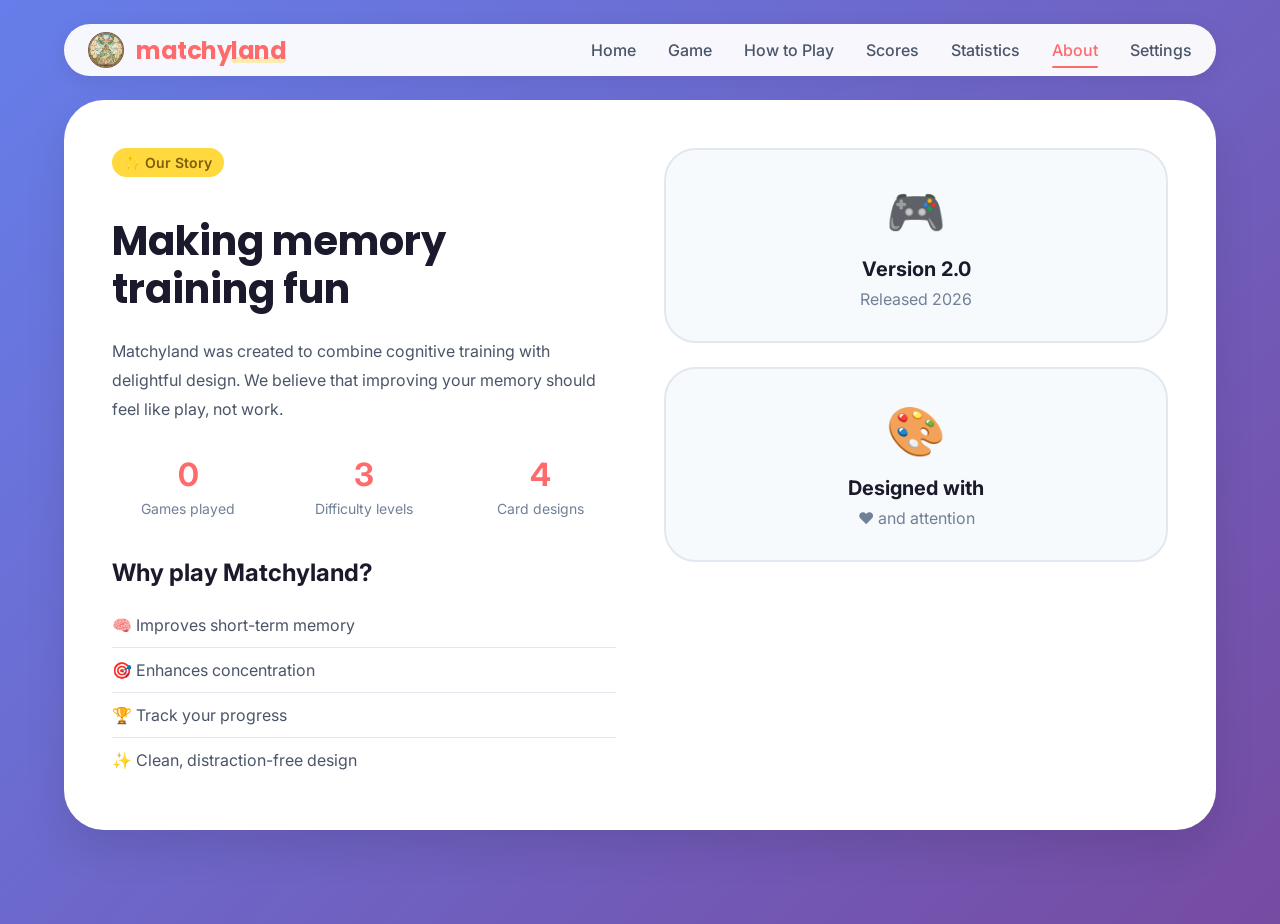
==== about.html @ cbb8f332 "Add files via upload" ====
<!DOCTYPE html>
<html lang="en">
<head>
    <meta charset="UTF-8">
    <meta name="viewport" content="width=device-width, initial-scale=1.0, user-scalable=yes">
    <title>Matchyland · About</title>
    <link rel="icon" href="Matchyland_Logo.png">
    <link rel="stylesheet" href="style.css">
</head>
<body>
    <div class="app">
        <!-- Navigation -->
        <nav class="nav">
            <div class="nav-container">
                <a href="index.html" class="logo">
                    <img src="Matchyland_Logo.png" alt="Matchyland Logo" class="logo-img">
                    <span class="logo-text">matchy<span class="highlight">land</span></span>
                </a>
                <button class="mobile-menu-btn" id="mobileMenuBtn" aria-label="Menu">☰</button>
                <div class="nav-links" id="navLinks">
                    <a href="index.html" class="nav-link">Home</a>
                    <a href="game.html" class="nav-link">Game</a>
                    <a href="howto.html" class="nav-link">How to Play</a>
                    <a href="scores.html" class="nav-link">Scores</a>
                    <a href="stats.html" class="nav-link">Statistics</a>
                    <a href="about.html" class="nav-link active">About</a>
                    <a href="settings.html" class="nav-link">Settings</a>
                </div>
            </div>
        </nav>

        <!-- About Content -->
        <main class="main">
            <div class="about-grid">
                <div class="about-content">
                    <span class="badge">✨ Our Story</span>
                    <h1 class="about-title">Making memory training fun</h1>
                    <p class="about-text">
                        Matchyland was created to combine cognitive training with 
                        delightful design. We believe that improving your memory 
                        should feel like play, not work.
                    </p>
                    
                    <div class="stats-mini-grid">
                        <div class="mini-stat">
                            <span class="mini-stat-value" id="gamesPlayed">0</span>
                            <span class="mini-stat-label">Games played</span>
                        </div>
                        <div class="mini-stat">
                            <span class="mini-stat-value">3</span>
                            <span class="mini-stat-label">Difficulty levels</span>
                        </div>
                        <div class="mini-stat">
                            <span class="mini-stat-value">4</span>
                            <span class="mini-stat-label">Card designs</span>
                        </div>
                    </div>

                    <h2 class="about-subtitle">Why play Matchyland?</h2>
                    <ul class="about-list">
                        <li class="about-list-item">🧠 Improves short-term memory</li>
                        <li class="about-list-item">🎯 Enhances concentration</li>
                        <li class="about-list-item">🏆 Track your progress</li>
                        <li class="about-list-item">✨ Clean, distraction-free design</li>
                    </ul>
                </div>

                <div class="about-illustration">
                    <div class="illustration-card">
                        <div class="illustration-icon">🎮</div>
                        <h3>Version 2.0</h3>
                        <p>Released 2026</p>
                    </div>
                    <div class="illustration-card">
                        <div class="illustration-icon">🎨</div>
                        <h3>Designed with</h3>
                        <p>♥ and attention</p>
                    </div>
                </div>
            </div>
        </main>
    </div>

    <script src="shared.js"></script>
    <script>
        // Count total games played from localStorage
        function updateGameStats() {
            const scores = localStorage.getItem('matchylandScores');
            if (scores) {
                const allScores = JSON.parse(scores);
                let totalGames = 0;
                totalGames += allScores.easy?.length || 0;
                totalGames += allScores.medium?.length || 0;
                totalGames += allScores.hard?.length || 0;
                
                const gamesPlayedSpan = document.getElementById('gamesPlayed');
                if (gamesPlayedSpan) {
                    gamesPlayedSpan.textContent = totalGames;
                }
            }
        }
        updateGameStats();
    </script>


</body>
</html>
---- style.css ----
/* ===== PROFESSIONAL PLAYFUL THEME ===== */
/* Colors: Coral (#FF6B6B), Sunshine (#FFD93D), Mint (#6BCB77) */

@import url('https://fonts.googleapis.com/css2?family=Inter:wght@400;500;600;700&family=Poppins:wght@500;600;700&display=swap');

/* ===== RESET ===== */
* {
    margin: 0;
    padding: 0;
    box-sizing: border-box;
}

body {
    font-family: 'Inter', sans-serif;
    background: linear-gradient(135deg, #667eea 0%, #764ba2 100%);
    min-height: 100vh;
    color: #1a1a2c;
    transition: background 0.3s ease, color 0.3s ease;
}

.app {
    max-width: 1200px;
    margin: 0 auto;
    padding: 0 24px;
}

/* ===== NAVIGATION ===== */
.nav {
    background: rgba(255, 255, 255, 0.95);
    backdrop-filter: blur(10px);
    border-radius: 100px;
    margin: 24px 0;
    padding: 8px 24px;
    box-shadow: 0 4px 20px rgba(0, 0, 0, 0.08);
    transition: background 0.3s ease;
    position: relative;
    z-index: 100;
}

.nav-container {
    display: flex;
    justify-content: space-between;
    align-items: center;
    position: relative;
}

.logo {
    display: flex;
    align-items: center;
    gap: 12px;
    text-decoration: none;
    font-family: 'Poppins', sans-serif;
    font-weight: 700;
    font-size: 1.5rem;
    letter-spacing: -0.5px;
    transition: transform 0.2s ease;
}

.logo:hover {
    transform: scale(1.02);
}

.logo-img {
    width: 36px;
    height: 36px;
    object-fit: contain;
    border-radius: 10px;
    transition: all 0.2s ease;
}

.logo:hover .logo-img {
    transform: rotate(5deg);
}

.logo-text {
    color: #FF6B6B;
}

.logo-text .highlight {
    color: #FF6B6B;
    position: relative;
}

.logo-text .highlight::after {
    content: '';
    position: absolute;
    bottom: 4px;
    left: 0;
    width: 100%;
    height: 6px;
    background: #FFD93D;
    opacity: 0.4;
    z-index: -1;
    border-radius: 6px;
}

/* Mobile responsive logo */
@media (max-width: 768px) {
    .logo-img {
        width: 30px;
        height: 30px;
    }
    
    .logo-text {
        font-size: 1.25rem;
    }
}

/* Dark mode logo adjustments */
body.dark-mode .logo-text {
    color: #FF8E8E;
}

/* High contrast mode */
body.high-contrast .logo-img {
    border: 2px solid black;
}

/* ===== HAMBURGER MENU BUTTON STYLES ===== */
.mobile-menu-btn {
    display: none;
    background: none;
    border: none;
    font-size: 1.75rem;
    cursor: pointer;
    color: #4a5568;
    padding: 8px;
    border-radius: 12px;
    transition: all 0.3s ease;
    position: relative;
    width: 48px;
    height: 48px;
    z-index: 1001;
    font-weight: 600;
}

.mobile-menu-btn:hover {
    background: #f7fafc;
    transform: scale(1.05);
}

.mobile-menu-btn.active {
    transform: rotate(90deg);
    color: #FF6B6B;
}

/* Navigation Links - Desktop */
.nav-links {
    display: flex;
    gap: 32px;
    transition: all 0.3s ease;
}

.nav-link {
    color: #4a5568;
    text-decoration: none;
    font-weight: 500;
    padding: 8px 0;
    position: relative;
    transition: color 0.2s;
}

.nav-link:hover {
    color: #FF6B6B;
}

.nav-link.active {
    color: #FF6B6B;
}

.nav-link.active::after {
    content: '';
    position: absolute;
    bottom: 0;
    left: 0;
    width: 100%;
    height: 2px;
    background: #FF6B6B;
    border-radius: 2px;
}

/* ===== MAIN CONTENT ===== */
.main {
    background: white;
    border-radius: 40px;
    padding: 48px;
    margin: 24px 0;
    box-shadow: 0 20px 40px rgba(0, 0, 0, 0.1);
    min-height: 600px;
    transition: background 0.3s ease, color 0.3s ease;
}

/* ===== BUTTONS ===== */
.btn {
    display: inline-flex;
    align-items: center;
    gap: 8px;
    padding: 12px 24px;
    border-radius: 60px;
    font-weight: 600;
    text-decoration: none;
    transition: all 0.2s;
    border: none;
    cursor: pointer;
    font-size: 1rem;
}

.btn-primary {
    background: #FF6B6B;
    color: white;
    box-shadow: 0 4px 0 #D64141;
}

.btn-primary:hover {
    transform: translateY(-2px);
    box-shadow: 0 6px 0 #D64141;
}

.btn-primary:active {
    transform: translateY(4px);
    box-shadow: 0 2px 0 #D64141;
}

.btn-secondary {
    background: white;
    color: #4a5568;
    border: 2px solid #e2e8f0;
    box-shadow: 0 4px 0 #cbd5e0;
}

.btn-secondary:hover {
    transform: translateY(-2px);
    box-shadow: 0 6px 0 #cbd5e0;
}

.btn-secondary:active {
    transform: translateY(4px);
    box-shadow: 0 2px 0 #cbd5e0;
}

.btn-large {
    font-size: 1.25rem;
    padding: 16px 40px;
}

.btn-small {
    padding: 8px 16px;
    font-size: 0.875rem;
}

/* ===== HOME PAGE ===== */
.home-content {
    max-width: 600px;
    margin: 0 auto;
    text-align: center;
}

.badge {
    display: inline-block;
    background: #FFD93D;
    color: #7d5e0a;
    padding: 6px 12px;
    border-radius: 40px;
    font-weight: 600;
    font-size: 0.875rem;
    margin-bottom: 24px;
}

.home-title {
    font-family: 'Poppins', sans-serif;
    font-size: 4rem;
    color: #1a1a2c;
    margin-bottom: 16px;
    line-height: 1.1;
}

.highlight {
    color: #FF6B6B;
    position: relative;
}

.highlight::after {
    content: '';
    position: absolute;
    bottom: 8px;
    left: 0;
    width: 100%;
    height: 12px;
    background: #FFD93D;
    opacity: 0.3;
    z-index: -1;
    border-radius: 12px;
}

.home-subtitle {
    font-size: 1.25rem;
    color: #4a5568;
    margin-bottom: 48px;
}

.feature-grid {
    display: flex;
    justify-content: center;
    gap: 32px;
    margin-bottom: 48px;
    flex-wrap: wrap;
}

.feature-item {
    display: flex;
    flex-direction: column;
    align-items: center;
    gap: 8px;
}

.feature-emoji {
    font-size: 2rem;
}

.feature-text {
    font-weight: 500;
    color: #4a5568;
}

.preview-cards {
    display: flex;
    justify-content: center;
    gap: 16px;
    margin-top: 48px;
    flex-wrap: wrap;
}

.preview-card {
    width: 64px;
    height: 64px;
    background: linear-gradient(135deg, #FF6B6B, #FF8E8E);
    border-radius: 20px;
    display: flex;
    align-items: center;
    justify-content: center;
    font-size: 2rem;
    color: white;
    animation: float 3s ease-in-out infinite;
}

.preview-card:nth-child(2) { animation-delay: 0.2s; }
.preview-card:nth-child(3) { animation-delay: 0.4s; }
.preview-card:nth-child(4) { animation-delay: 0.6s; }

@keyframes float {
    0%, 100% { transform: translateY(0); }
    50% { transform: translateY(-10px); }
}

/* ===== GAME PAGE ===== */
.game-header {
    display: flex;
    justify-content: space-between;
    align-items: center;
    margin-bottom: 32px;
    flex-wrap: wrap;
    gap: 16px;
}

.difficulty-selector {
    display: flex;
    gap: 12px;
    background: #f7fafc;
    padding: 6px;
    border-radius: 60px;
    flex-wrap: wrap;
    justify-content: center;
}

.difficulty-btn {
    padding: 10px 24px;
    border: none;
    border-radius: 40px;
    font-weight: 600;
    cursor: pointer;
    background: transparent;
    color: #4a5568;
    transition: all 0.2s;
}

.difficulty-btn.active {
    background: white;
    color: #FF6B6B;
    box-shadow: 0 2px 8px rgba(0,0,0,0.05);
}

.icon-btn {
    width: 48px;
    height: 48px;
    border-radius: 50%;
    border: none;
    background: #f7fafc;
    cursor: pointer;
    font-size: 1.25rem;
    transition: all 0.2s;
}

.icon-btn:hover {
    background: #edf2f7;
    transform: scale(1.05);
}

.stats-bar {
    display: flex;
    align-items: center;
    gap: 48px;
    background: #f7fafc;
    padding: 16px 32px;
    border-radius: 60px;
    margin-bottom: 40px;
    flex-wrap: wrap;
    justify-content: center;
}

.stat {
    display: flex;
    align-items: baseline;
    gap: 8px;
}

.stat-label {
    color: #718096;
    font-weight: 500;
}

.stat-value {
    font-weight: 700;
    font-size: 1.5rem;
    color: #1a1a2c;
}

/* Game Board Container */
.board {
    display: grid;
    gap: 12px;
    margin: 40px auto;
    width: fit-content;
    max-width: 100%;
}

/* Difficulty grid layouts */
.board.easy {
    grid-template-columns: repeat(4, 1fr);
}

.board.medium {
    grid-template-columns: repeat(4, 1fr);
}

.board.hard {
    grid-template-columns: repeat(6, 1fr);
}

/* Card Size Variations - Desktop */
.board[data-card-size="small"] .card {
    width: 80px;
    height: 96px;
}

.board[data-card-size="medium"] .card,
.board:not([data-card-size]) .card {
    width: 100px;
    height: 120px;
}

.board[data-card-size="large"] .card {
    width: 120px;
    height: 144px;
}

/* Card styles */
.card {
    background: linear-gradient(135deg, #f7fafc, #edf2f7);
    border-radius: 16px;
    border: 2px solid #e2e8f0;
    display: flex;
    align-items: center;
    justify-content: center;
    font-size: 2rem;
    cursor: pointer;
    transition: all 0.3s;
    position: relative;
    box-shadow: 0 4px 0 #cbd5e0;
    transform-style: preserve-3d;
    aspect-ratio: 5 / 6;
}

.card:hover {
    transform: translateY(-2px);
    box-shadow: 0 6px 0 #cbd5e0;
}

.card.flipped {
    transform: rotateY(180deg);
    background: white;
    border-color: #FF6B6B;
}

.card.matched {
    background: #6BCB77;
    border-color: #449d4f;
    cursor: default;
    animation: pulse 0.5s;
    transform: scale(0.98);
}

.card.matched::after {
    content: attr(data-icon);
    font-size: 2rem;
}

.card::after {
    content: "?";
    font-size: 2rem;
    color: #cbd5e0;
    font-weight: 700;
    transition: all 0.3s;
}

.card.flipped::after {
    content: attr(data-icon);
    color: #FF6B6B;
}

/* ===== MOBILE RESPONSIVE ===== */
@media (max-width: 768px) {
    .board {
        gap: 10px;
        margin: 30px auto;
    }
    
    /* Card sizes for mobile */
    .board[data-card-size="small"] .card {
        width: 65px;
        height: 78px;
        font-size: 1.5rem;
    }
    
    .board[data-card-size="medium"] .card,
    .board:not([data-card-size]) .card {
        width: 75px;
        height: 90px;
        font-size: 1.5rem;
    }
    
    .board[data-card-size="large"] .card {
        width: 85px;
        height: 102px;
        font-size: 1.75rem;
    }
    
    /* For Hard mode - enable horizontal scroll if needed */
    .board.hard {
        overflow-x: auto;
        justify-content: flex-start;
        width: 100%;
    }
    
    /* For Easy and Medium - keep centered */
    .board.easy, .board.medium {
        overflow-x: visible;
        justify-content: center;
    }
    
    .card {
        border-radius: 12px;
    }
    
    .card::after,
    .card.flipped::after {
        font-size: 1.25rem;
    }
    
    .card.matched::after {
        font-size: 1.25rem;
    }
}

@media (max-width: 640px) {
    .board {
        gap: 8px;
    }
    
    .board[data-card-size="small"] .card {
        width: 58px;
        height: 70px;
    }
    
    .board[data-card-size="medium"] .card,
    .board:not([data-card-size]) .card {
        width: 65px;
        height: 78px;
    }
    
    .board[data-card-size="large"] .card {
        width: 75px;
        height: 90px;
    }
}

@media (max-width: 550px) {
    .board[data-card-size="small"] .card {
        width: 52px;
        height: 62px;
    }
    
    .board[data-card-size="medium"] .card,
    .board:not([data-card-size]) .card {
        width: 58px;
        height: 70px;
    }
    
    .board[data-card-size="large"] .card {
        width: 65px;
        height: 78px;
    }
}

@media (max-width: 480px) {
    .board {
        gap: 6px;
    }
    
    .board[data-card-size="small"] .card {
        width: 48px;
        height: 58px;
    }
    
    .board[data-card-size="medium"] .card,
    .board:not([data-card-size]) .card {
        width: 52px;
        height: 62px;
        font-size: 1.25rem;
    }
    
    .board[data-card-size="large"] .card {
        width: 58px;
        height: 70px;
    }
    
    .card {
        border-radius: 10px;
    }
    
    .card::after,
    .card.flipped::after,
    .card.matched::after {
        font-size: 1rem;
    }
}

@media (max-width: 420px) {
    .board[data-card-size="medium"] .card,
    .board:not([data-card-size]) .card {
        width: 48px;
        height: 58px;
    }
    
    .board[data-card-size="large"] .card {
        width: 52px;
        height: 62px;
    }
}

/* Tablet Styles */
@media (min-width: 769px) and (max-width: 1024px) {
    .board[data-card-size="small"] .card {
        width: 70px;
        height: 84px;
    }
    
    .board[data-card-size="medium"] .card,
    .board:not([data-card-size]) .card {
        width: 85px;
        height: 102px;
    }
    
    .board[data-card-size="large"] .card {
        width: 100px;
        height: 120px;
    }
    
    /* Only Hard mode might need scroll on tablet */
    .board.hard {
        overflow-x: auto;
        width: 100%;
    }
    
    .board.easy, .board.medium {
        width: fit-content;
        margin: 0 auto;
    }
}


.card:hover {
    transform: translateY(-2px);
    box-shadow: 0 6px 0 #cbd5e0;
}

.card.flipped {
    transform: rotateY(180deg);
    background: white;
    border-color: #FF6B6B;
}

.card.matched {
    background: #6BCB77;
    border-color: #449d4f;
    cursor: default;
    animation: pulse 0.5s;
    transform: scale(0.98);
}

.card.matched::after {
    content: attr(data-icon);
    font-size: 2.5rem;
}

.card::after {
    content: "?";
    font-size: 2.5rem;
    color: #cbd5e0;
    font-weight: 700;
    transition: all 0.3s;
}

.card.flipped::after {
    content: attr(data-icon);
    color: #FF6B6B;
}

@keyframes pulse {
    0%, 100% { transform: scale(1); }
    50% { transform: scale(1.05); }
}

.personal-best-card {
    display: flex;
    justify-content: space-between;
    align-items: center;
    background: #fef5e7;
    border-radius: 60px;
    padding: 16px 24px;
    margin-top: 32px;
    flex-wrap: wrap;
    gap: 12px;
}

.pb-label {
    font-weight: 600;
    color: #975a16;
}

.pb-value {
    font-weight: 700;
    color: #c05621;
}

/* ===== HOW TO PAGE ===== */
.page-header {
    text-align: center;
    margin-bottom: 48px;
}

.page-title {
    font-family: 'Poppins', sans-serif;
    font-size: 2.5rem;
    color: #1a1a2c;
    margin-bottom: 8px;
}

.page-subtitle {
    color: #718096;
    font-size: 1.125rem;
}

.steps-grid {
    display: grid;
    grid-template-columns: repeat(3, 1fr);
    gap: 24px;
    margin-bottom: 48px;
}

.step-card {
    background: #f7fafc;
    border-radius: 32px;
    padding: 32px;
    position: relative;
    border: 2px solid #e2e8f0;
    transition: transform 0.2s;
}

.step-card:hover {
    transform: translateY(-4px);
}

.step-number {
    position: absolute;
    top: -16px;
    left: 32px;
    width: 40px;
    height: 40px;
    background: #FF6B6B;
    color: white;
    border-radius: 50%;
    display: flex;
    align-items: center;
    justify-content: center;
    font-weight: 700;
    font-size: 1.25rem;
    border: 3px solid white;
}

.step-title {
    font-size: 1.5rem;
    margin: 16px 0 12px;
    color: #1a1a2c;
}

.step-description {
    color: #4a5568;
    line-height: 1.6;
    margin-bottom: 20px;
}

.step-example {
    display: flex;
    gap: 8px;
    flex-wrap: wrap;
}

.badge-easy {
    background: #6BCB77;
    color: #1e4a2a;
    padding: 4px 12px;
    border-radius: 40px;
    font-size: 0.875rem;
    font-weight: 600;
}

.badge-medium {
    background: #FFD93D;
    color: #7d5e0a;
    padding: 4px 12px;
    border-radius: 40px;
    font-size: 0.875rem;
    font-weight: 600;
}

.badge-hard {
    background: #FF6B6B;
    color: white;
    padding: 4px 12px;
    border-radius: 40px;
    font-size: 0.875rem;
    font-weight: 600;
}

.step-preview {
    display: flex;
    gap: 12px;
    justify-content: center;
}

.preview-icon {
    font-size: 2rem;
    background: white;
    padding: 8px;
    border-radius: 16px;
    box-shadow: 0 2px 8px rgba(0,0,0,0.05);
}

.stats-mini {
    background: white;
    padding: 16px;
    border-radius: 20px;
    display: grid;
    gap: 8px;
    font-size: 0.875rem;
    color: #4a5568;
}

.tip-container {
    background: #6BCB77;
    border-radius: 40px;
    padding: 32px;
    color: white;
    margin-bottom: 40px;
}

.tip-title {
    font-size: 1.5rem;
    margin-bottom: 8px;
}

.tip-text {
    opacity: 0.9;
    line-height: 1.6;
}

.cta-container {
    text-align: center;
}

/* ===== SCORES PAGE ===== */
.scores-tabs {
    display: flex;
    justify-content: center;
    gap: 16px;
    margin-bottom: 32px;
    flex-wrap: wrap;
}

.tab-btn {
    padding: 12px 32px;
    border: none;
    background: #f7fafc;
    border-radius: 60px;
    font-weight: 600;
    color: #4a5568;
    cursor: pointer;
    transition: all 0.2s;
}

.tab-btn.active {
    background: #FF6B6B;
    color: white;
}

.leaderboard {
    display: flex;
    flex-direction: column;
    gap: 12px;
    margin-bottom: 32px;
}

.score-card {
    display: flex;
    align-items: center;
    gap: 20px;
    background: #f7fafc;
    padding: 16px 24px;
    border-radius: 60px;
    border: 2px solid #e2e8f0;
    transition: all 0.2s;
}

.score-card:hover {
    transform: translateX(4px);
    border-color: #FF6B6B;
}

.score-card.gold {
    background: linear-gradient(135deg, #fbbf24, #f59e0b);
    color: white;
    border: none;
}

.score-card.silver {
    background: linear-gradient(135deg, #94a3b8, #64748b);
    color: white;
    border: none;
}

.score-card.bronze {
    background: linear-gradient(135deg, #b45309, #92400e);
    color: white;
    border: none;
}

.score-rank {
    font-weight: 700;
    font-size: 1.5rem;
    width: 50px;
    text-align: center;
}

.score-player {
    flex: 1;
    display: flex;
    align-items: center;
    gap: 12px;
    flex-wrap: wrap;
}

.player-name {
    font-weight: 600;
}

.player-date {
    font-size: 0.75rem;
    color: #718096;
}

.score-card.gold .player-date,
.score-card.silver .player-date,
.score-card.bronze .player-date {
    color: rgba(255,255,255,0.8);
}

.score-details {
    display: flex;
    gap: 24px;
}

.score-moves {
    font-weight: 700;
}

.score-time {
    opacity: 0.8;
}

.leaderboard-footer {
    text-align: center;
}

/* ===== ABOUT PAGE ===== */
.about-grid {
    display: grid;
    grid-template-columns: 1fr 1fr;
    gap: 48px;
    align-items: start;
}

.about-title {
    font-family: 'Poppins', sans-serif;
    font-size: 2.5rem;
    color: #1a1a2c;
    margin: 16px 0 24px;
    line-height: 1.2;
}

.about-text {
    color: #4a5568;
    line-height: 1.8;
    margin-bottom: 32px;
}

.stats-mini-grid {
    display: grid;
    grid-template-columns: repeat(3, 1fr);
    gap: 24px;
    margin-bottom: 40px;
}

.mini-stat {
    text-align: center;
}

.mini-stat-value {
    display: block;
    font-weight: 700;
    font-size: 2rem;
    color: #FF6B6B;
    margin-bottom: 4px;
}

.mini-stat-label {
    color: #718096;
    font-size: 0.875rem;
}

.about-subtitle {
    font-size: 1.5rem;
    margin-bottom: 16px;
    color: #1a1a2c;
}

.about-list {
    list-style: none;
}

.about-list-item {
    padding: 12px 0;
    color: #4a5568;
    border-bottom: 1px solid #e2e8f0;
}

.about-list-item:last-child {
    border-bottom: none;
}

.about-illustration {
    display: grid;
    gap: 24px;
}

.illustration-card {
    background: #f7fafc;
    border-radius: 32px;
    padding: 32px;
    text-align: center;
    border: 2px solid #e2e8f0;
    transition: transform 0.2s;
}

.illustration-card:hover {
    transform: translateY(-4px);
}

.illustration-icon {
    font-size: 3rem;
    margin-bottom: 16px;
}

.illustration-card h3 {
    font-size: 1.25rem;
    margin-bottom: 8px;
    color: #1a1a2c;
}

.illustration-card p {
    color: #718096;
}

/* ===== SETTINGS PAGE ===== */
.settings-container {
    max-width: 800px;
    margin: 0 auto;
}

.settings-section {
    background: #f7fafc;
    border-radius: 24px;
    padding: 24px;
    margin-bottom: 24px;
    transition: all 0.2s;
}

.settings-section-title {
    font-size: 1.25rem;
    margin-bottom: 20px;
    display: flex;
    align-items: center;
    gap: 8px;
    color: #1a1a2c;
}

.section-icon {
    font-size: 1.5rem;
}

.settings-group {
    display: flex;
    flex-direction: column;
    gap: 16px;
}

.setting-item {
    display: flex;
    justify-content: space-between;
    align-items: center;
    padding: 12px;
    background: white;
    border-radius: 16px;
    transition: all 0.2s;
    flex-wrap: wrap;
    gap: 12px;
}

.setting-item:hover {
    transform: translateX(4px);
    box-shadow: 0 2px 8px rgba(0,0,0,0.05);
}

.setting-info {
    flex: 1;
}

.setting-label {
    font-weight: 600;
    color: #1a1a2c;
    display: block;
    margin-bottom: 4px;
}

.setting-desc {
    font-size: 0.75rem;
    color: #718096;
    margin: 0;
}

.setting-desc.warning-text {
    color: #FF6B6B;
}

/* Toggle Switch */
.toggle-switch {
    position: relative;
    display: inline-block;
    width: 52px;
    height: 28px;
    flex-shrink: 0;
}

.toggle-switch input {
    opacity: 0;
    width: 0;
    height: 0;
}

.toggle-slider {
    position: absolute;
    cursor: pointer;
    top: 0;
    left: 0;
    right: 0;
    bottom: 0;
    background-color: #cbd5e0;
    transition: 0.3s;
    border-radius: 34px;
}

.toggle-slider:before {
    position: absolute;
    content: "";
    height: 22px;
    width: 22px;
    left: 3px;
    bottom: 3px;
    background-color: white;
    transition: 0.3s;
    border-radius: 50%;
}

input:checked + .toggle-slider {
    background-color: #FF6B6B;
}

input:checked + .toggle-slider:before {
    transform: translateX(24px);
}

input:disabled + .toggle-slider {
    opacity: 0.5;
    cursor: not-allowed;
}

/* Volume Slider */
.volume-slider {
    width: 150px;
    height: 6px;
    border-radius: 3px;
    background: #e2e8f0;
    outline: none;
    -webkit-appearance: none;
    flex-shrink: 0;
}

.volume-slider::-webkit-slider-thumb {
    -webkit-appearance: none;
    width: 18px;
    height: 18px;
    border-radius: 50%;
    background: #FF6B6B;
    cursor: pointer;
}

.volume-value {
    min-width: 45px;
    text-align: right;
    font-size: 0.875rem;
    color: #4a5568;
}

/* Select Dropdown */
.setting-select {
    padding: 10px 16px;
    border: 2px solid #e2e8f0;
    border-radius: 12px;
    background: white;
    font-size: 0.875rem;
    cursor: pointer;
    transition: all 0.2s;
}

.setting-select:focus {
    outline: none;
    border-color: #FF6B6B;
}

/* Theme Selector */
.theme-selector {
    display: flex;
    gap: 12px;
    flex-wrap: wrap;
}

.theme-btn {
    display: flex;
    flex-direction: column;
    align-items: center;
    gap: 6px;
    padding: 12px 20px;
    background: white;
    border: 2px solid #e2e8f0;
    border-radius: 16px;
    cursor: pointer;
    transition: all 0.2s;
    font-size: 0.875rem;
    font-weight: 500;
}

.theme-btn:hover {
    transform: translateY(-2px);
    border-color: #FF6B6B;
}

.theme-btn.active {
    background: #FF6B6B;
    border-color: #FF6B6B;
    color: white;
}

.theme-emoji {
    font-size: 1.5rem;
}

/* Size Buttons */
.size-buttons {
    display: flex;
    gap: 8px;
    flex-wrap: wrap;
}

.size-btn {
    padding: 8px 16px;
    background: white;
    border: 2px solid #e2e8f0;
    border-radius: 40px;
    cursor: pointer;
    font-size: 0.875rem;
    font-weight: 500;
    transition: all 0.2s;
}

.size-btn:hover {
    border-color: #FF6B6B;
}

.size-btn.active {
    background: #FF6B6B;
    border-color: #FF6B6B;
    color: white;
}

/* Data Buttons */
.btn-data, .btn-danger {
    padding: 10px 20px;
    border: none;
    border-radius: 40px;
    font-weight: 600;
    cursor: pointer;
    transition: all 0.2s;
    font-size: 0.875rem;
}

.btn-data {
    background: #e2e8f0;
    color: #4a5568;
}

.btn-data:hover {
    background: #cbd5e0;
    transform: translateY(-1px);
}

.btn-danger {
    background: #FF6B6B;
    color: white;
}

.btn-danger:hover {
    background: #ff5252;
    transform: translateY(-1px);
}

.warning-item {
    border-left: 4px solid #FF6B6B;
}

/* Info Item */
.info-item {
    padding: 12px;
    background: white;
    border-radius: 12px;
}

.info-item p {
    margin: 8px 0;
    color: #4a5568;
}

.info-item p:first-child {
    margin-top: 0;
}

.info-item p:last-child {
    margin-bottom: 0;
}

/* ===== MODAL ===== */
.modal {
    display: none;
    position: fixed;
    z-index: 1000;
    left: 0;
    top: 0;
    width: 100%;
    height: 100%;
    background-color: rgba(0, 0, 0, 0.5);
    backdrop-filter: blur(5px);
    align-items: center;
    justify-content: center;
}

.modal-content {
    background: white;
    margin: auto;
    padding: 40px;
    border-radius: 40px;
    max-width: 500px;
    width: 90%;
    position: relative;
    box-shadow: 0 25px 50px -12px rgba(0, 0, 0, 0.25);
    animation: modalSlideIn 0.3s ease;
}

@keyframes modalSlideIn {
    from {
        transform: translateY(-50px);
        opacity: 0;
    }
    to {
        transform: translateY(0);
        opacity: 1;
    }
}

.modal-title {
    font-family: 'Poppins', sans-serif;
    font-size: 2.5rem;
    color: #1a1a2c;
    margin-bottom: 24px;
    text-align: center;
}

.modal-stats {
    display: flex;
    justify-content: center;
    gap: 40px;
    margin-bottom: 24px;
    flex-wrap: wrap;
}

.modal-stat {
    text-align: center;
}

.modal-stat-label {
    display: block;
    color: #718096;
    font-size: 0.875rem;
    margin-bottom: 4px;
}

.modal-stat-value {
    display: block;
    font-weight: 700;
    font-size: 2rem;
    color: #FF6B6B;
}

.new-record-badge {
    background: #6BCB77;
    color: white;
    padding: 16px;
    border-radius: 60px;
    text-align: center;
    font-weight: 600;
    font-size: 1.125rem;
    margin-bottom: 32px;
}

.modal-actions {
    display: flex;
    gap: 16px;
    justify-content: center;
    flex-wrap: wrap;
}

.modal-close {
    position: absolute;
    top: 20px;
    right: 20px;
    background: none;
    border: none;
    font-size: 1.5rem;
    cursor: pointer;
    color: #a0aec0;
    width: 40px;
    height: 40px;
    border-radius: 50%;
    display: flex;
    align-items: center;
    justify-content: center;
    transition: all 0.2s;
}

.modal-close:hover {
    background: #f7fafc;
    color: #4a5568;
}

/* Name input modal styles */
#playerNameInput:focus {
    border-color: #FF6B6B;
    box-shadow: 0 0 0 3px rgba(255, 107, 107, 0.1);
}

/* ===== NOTIFICATION TOAST ===== */
.notification-toast {
    position: fixed;
    bottom: 30px;
    right: 30px;
    padding: 14px 24px;
    border-radius: 60px;
    background: #1a1a2c;
    color: white;
    font-weight: 500;
    z-index: 2000;
    transform: translateY(100px);
    opacity: 0;
    transition: all 0.3s ease;
    box-shadow: 0 4px 12px rgba(0, 0, 0, 0.15);
    font-family: 'Inter', sans-serif;
    pointer-events: none;
}

.notification-toast.show {
    transform: translateY(0);
    opacity: 1;
}

.notification-toast.success {
    background: #6BCB77;
}

.notification-toast.error {
    background: #FF6B6B;
}

.notification-toast.info {
    background: #FFD93D;
    color: #7d5e0a;
}

/* ===== DARK MODE ===== */
body.dark-mode {
    background: linear-gradient(135deg, #1a1a2c 0%, #16213e 100%);
}

body.dark-mode .main {
    background: #1e1e2e;
    color: #e2e8f0;
}

body.dark-mode .nav {
    background: rgba(30, 30, 46, 0.95);
}

body.dark-mode .logo,
body.dark-mode .home-title,
body.dark-mode .page-title,
body.dark-mode .about-title,
body.dark-mode .step-title,
body.dark-mode .settings-section-title,
body.dark-mode .modal-title {
    color: #f7fafc;
}

body.dark-mode .stat,
body.dark-mode .stats-bar,
body.dark-mode .personal-best-card,
body.dark-mode .step-card,
body.dark-mode .settings-section,
body.dark-mode .setting-item,
body.dark-mode .card,
body.dark-mode .score-card:not(.gold):not(.silver):not(.bronze) {
    background: #2d2d44;
    border-color: #3d3d5c;
}

body.dark-mode .stat-value,
body.dark-mode .pb-value,
body.dark-mode .setting-label,
body.dark-mode .player-name {
    color: #f7fafc;
}

body.dark-mode .stat-label,
body.dark-mode .home-subtitle,
body.dark-mode .page-subtitle,
body.dark-mode .step-description,
body.dark-mode .setting-desc,
body.dark-mode .about-text,
body.dark-mode .about-list-item {
    color: #a0aec0;
}

body.dark-mode .btn-secondary {
    background: #2d2d44;
    border-color: #3d3d5c;
    color: #e2e8f0;
}

body.dark-mode .modal-content {
    background: #1e1e2e;
}

body.dark-mode .modal-stat-label {
    color: #a0aec0;
}

body.dark-mode .modal-close:hover {
    background: #2d2d44;
}

/* ===== HIGH CONTRAST MODE ===== */
body.high-contrast {
    background: black;
}

body.high-contrast .main {
    background: black;
    border: 3px solid white;
}

body.high-contrast .card {
    background: white;
    border: 3px solid black;
}

body.high-contrast .card.flipped {
    background: yellow;
}

body.high-contrast .btn-primary {
    background: yellow;
    color: black;
    box-shadow: none;
}

body.high-contrast .nav {
    background: black;
    border: 2px solid white;
}

body.high-contrast .nav-link {
    color: white;
}

body.high-contrast .nav-link.active {
    color: yellow;
}

/* ===== REDUCE MOTION ===== */
body.reduce-motion *,
body.reduce-motion *::before,
body.reduce-motion *::after {
    animation-duration: 0.01ms !important;
    animation-iteration-count: 1 !important;
    transition-duration: 0.01ms !important;
}

/* ===== MOBILE RESPONSIVE STYLES WITH HAMBURGER MENU ===== */
@media (max-width: 768px) {
    .app {
        padding: 0 16px;
    }
    
    .nav {
        border-radius: 24px;
        margin: 16px 0;
        padding: 12px 20px;
    }
    
    /* Show hamburger button on mobile */
    .mobile-menu-btn {
        display: flex;
        align-items: center;
        justify-content: center;
    }
    
    /* Mobile Navigation Links - Slide from right */
    .nav-links {
        display: flex;
        position: fixed;
        top: 0;
        right: -100%;
        width: 280px;
        height: 100vh;
        background: white;
        flex-direction: column;
        gap: 0;
        padding: 80px 20px 20px;
        margin: 0;
        box-shadow: -5px 0 25px rgba(0, 0, 0, 0.1);
        transition: right 0.3s ease-out;
        z-index: 1000;
        overflow-y: auto;
    }
    
    /* Show menu when active */
    .nav-links.show {
        right: 0;
    }
    
    /* Style for mobile nav links */
    .nav-link {
        padding: 14px 20px;
        border-radius: 12px;
        text-align: left;
        width: 100%;
        font-size: 1.125rem;
        border-bottom: 1px solid #e2e8f0;
        transition: all 0.2s ease;
    }
    
    .nav-link:last-child {
        border-bottom: none;
    }
    
    .nav-link:hover {
        background: #f7fafc;
        padding-left: 24px;
    }
    
    .nav-link.active {
        background: #FF6B6B;
        color: white;
    }
    
    .nav-link.active::after {
        display: none;
    }
    
    /* Main content adjustments */
    .main {
        padding: 24px;
        border-radius: 24px;
    }
    
    /* Home page responsive */
    .home-title {
        font-size: 2.5rem;
    }
    
    .preview-card {
        width: 50px;
        height: 50px;
        font-size: 1.5rem;
    }
    
    /* Game board responsive */
    .board {
        gap: 12px;
    }
    
    .board[data-card-size="small"] .card {
        width: 60px;
        height: 72px;
        font-size: 1.5rem;
    }
    
    .board[data-card-size="medium"] .card,
    .board:not([data-card-size]) .card {
        width: 70px;
        height: 84px;
        font-size: 1.75rem;
    }
    
    .board[data-card-size="large"] .card {
        width: 80px;
        height: 96px;
        font-size: 2rem;
    }
    
    .card::after,
    .card.flipped::after {
        font-size: 1.75rem;
    }
    
    .stats-bar {
        gap: 20px;
        padding: 12px 20px;
    }
    
    .stat-value {
        font-size: 1.25rem;
    }
    
    .game-header {
        flex-direction: column;
    }
    
    .difficulty-selector {
        width: 100%;
        justify-content: center;
    }
    
    .difficulty-btn {
        padding: 8px 16px;
        font-size: 0.875rem;
    }
    
    /* Steps grid */
    .steps-grid {
        grid-template-columns: 1fr;
        gap: 32px;
    }
    
    /* About grid */
    .about-grid {
        grid-template-columns: 1fr;
        gap: 32px;
    }
    
    /* Settings page */
    .setting-item {
        flex-direction: column;
        align-items: flex-start;
    }
    
    .theme-selector {
        width: 100%;
        grid-template-columns: repeat(2, 1fr);
    }
    
    .size-buttons {
        width: 100%;
        justify-content: space-between;
    }
    
    .volume-slider {
        width: 100%;
    }
    
    /* Scores page */
    .score-card {
        flex-direction: column;
        text-align: center;
        gap: 12px;
        border-radius: 24px;
    }
    
    .score-rank {
        width: auto;
    }
    
    .score-player {
        flex-direction: column;
        gap: 4px;
    }
    
    .score-details {
        justify-content: center;
    }
    
    /* Modal */
    .modal-content {
        padding: 32px 24px;
        margin: 16px;
        width: calc(100% - 32px);
    }
    
    .modal-stats {
        gap: 20px;
    }
    
    .modal-stat-value {
        font-size: 1.5rem;
    }
    
    .modal-actions {
        flex-direction: column;
    }
    
    .modal-actions .btn {
        width: 100%;
        justify-content: center;
    }
    
    .stats-mini-grid {
        grid-template-columns: 1fr;
        gap: 16px;
    }
    
    .btn-large {
        font-size: 1rem;
        padding: 12px 24px;
    }
    
    /* Notification */
    .notification-toast {
        bottom: 20px;
        right: 20px;
        left: 20px;
        text-align: center;
        border-radius: 40px;
    }
    
    /* Dark mode mobile menu */
    body.dark-mode .nav-links {
        background: #1e1e2e;
    }
    
    body.dark-mode .nav-link {
        border-bottom-color: #3d3d5c;
        color: #e2e8f0;
    }
    
    body.dark-mode .nav-link:hover {
        background: #2d2d44;
    }
    
    body.dark-mode .nav-link.active {
        background: #FF6B6B;
        color: white;
    }
    
    body.dark-mode .mobile-menu-btn {
        color: #e2e8f0;
    }
    
    body.dark-mode .mobile-menu-btn:hover {
        background: #2d2d44;
    }
    
    body.dark-mode .mobile-menu-btn.active {
        color: #FF6B6B;
    }
}

/* Tablet Styles */
@media (min-width: 769px) and (max-width: 1024px) {
    .nav-links {
        gap: 20px;
    }
    
    .nav-link {
        font-size: 0.95rem;
    }
    
    .board[data-card-size="small"] .card {
        width: 70px;
        height: 84px;
    }
    
    .board[data-card-size="medium"] .card,
    .board:not([data-card-size]) .card {
        width: 85px;
        height: 102px;
    }
    
    .board[data-card-size="large"] .card {
        width: 100px;
        height: 120px;
    }
}

/* Small Mobile Devices */
@media (max-width: 480px) {
    .main {
        padding: 20px;
    }
    
    .board {
        gap: 8px;
    }
    
    .board[data-card-size="small"] .card {
        width: 50px;
        height: 60px;
    }
    
    .board[data-card-size="medium"] .card,
    .board:not([data-card-size]) .card {
        width: 60px;
        height: 72px;
    }
    
    .board[data-card-size="large"] .card {
        width: 70px;
        height: 84px;
    }
    
    .card::after,
    .card.flipped::after {
        font-size: 1.25rem;
    }
    
    .theme-btn {
        padding: 8px 12px;
        font-size: 0.75rem;
    }
    
    .theme-emoji {
        font-size: 1.25rem;
    }
}

/* ===== ANIMATION FOR MENU ITEMS ===== */
@keyframes slideInFromRight {
    from {
        transform: translateX(30px);
        opacity: 0;
    }
    to {
        transform: translateX(0);
        opacity: 1;
    }
}

.nav-links.show .nav-link {
    animation: slideInFromRight 0.3s ease forwards;
}

.nav-links.show .nav-link:nth-child(1) { animation-delay: 0.05s; }
.nav-links.show .nav-link:nth-child(2) { animation-delay: 0.1s; }
.nav-links.show .nav-link:nth-child(3) { animation-delay: 0.15s; }
.nav-links.show .nav-link:nth-child(4) { animation-delay: 0.2s; }
.nav-links.show .nav-link:nth-child(5) { animation-delay: 0.25s; }
.nav-links.show .nav-link:nth-child(6) { animation-delay: 0.3s; }

/* Pause Overlay */
.pause-overlay {
    position: fixed;
    top: 0;
    left: 0;
    width: 100%;
    height: 100%;
    background: rgba(0, 0, 0, 0.8);
    backdrop-filter: blur(8px);
    z-index: 2000;
    display: flex;
    align-items: center;
    justify-content: center;
    animation: fadeIn 0.3s ease;
}

.pause-content {
    text-align: center;
    background: white;
    padding: 48px;
    border-radius: 60px;
    animation: slideUp 0.3s ease;
}

body.dark-mode .pause-content {
    background: #1e1e2e;
    color: white;
}

.pause-content h2 {
    font-size: 2rem;
    margin-bottom: 16px;
    font-family: 'Poppins', sans-serif;
}

.pause-content p {
    color: #718096;
    margin-bottom: 24px;
}

/* Wrong Match Animation - Shake */
.card.wrong-match {
    animation: shake 0.5s ease-in-out;
    background: #ff6b6b;
    border-color: #ff5252;
}

@keyframes shake {
    0%, 100% { transform: translateX(0); }
    25% { transform: translateX(-8px); }
    75% { transform: translateX(8px); }
}

/* Hint Animation - Glow Pulse */
.card.hint-highlight {
    animation: hintPulse 0.8s ease-in-out 3;
    box-shadow: 0 0 20px rgba(255, 107, 107, 0.8);
    border-color: #FF6B6B;
}

@keyframes hintPulse {
    0%, 100% { 
        box-shadow: 0 0 0 0 rgba(255, 107, 107, 0.7);
        transform: scale(1);
    }
    50% { 
        box-shadow: 0 0 0 15px rgba(255, 107, 107, 0);
        transform: scale(1.05);
    }
}

/* Card Flip Enhanced Animation */
.card {
    transition: transform 0.4s cubic-bezier(0.4, 0.0, 0.2, 1), box-shadow 0.2s;
    transform-style: preserve-3d;
}

.card.flipped {
    transform: rotateY(180deg);
}

.card.matched {
    animation: matchCelebration 0.6s cubic-bezier(0.68, -0.55, 0.265, 1.55);
}

@keyframes matchCelebration {
    0% { transform: scale(1) rotateY(180deg); }
    50% { transform: scale(1.2) rotateY(180deg); }
    100% { transform: scale(1) rotateY(180deg); }
}

/* Card Hover Effect */
.card:hover:not(.matched):not(.flipped) {
    transform: translateY(-6px);
    box-shadow: 0 8px 20px rgba(0, 0, 0, 0.15);
}

/* Win Celebration Confetti Canvas */
.confetti-canvas {
    position: fixed;
    top: 0;
    left: 0;
    width: 100%;
    height: 100%;
    pointer-events: none;
    z-index: 3000;
}

/* Hint Button Indicator */
.icon-btn.has-hint {
    position: relative;
}

.icon-btn.has-hint::after {
    content: '3';
    position: absolute;
    top: -5px;
    right: -5px;
    background: #FF6B6B;
    color: white;
    font-size: 0.7rem;
    padding: 2px 6px;
    border-radius: 20px;
    font-weight: bold;
}

.icon-btn:disabled {
    opacity: 0.5;
    cursor: not-allowed;
}

/* Fade In Animation */
@keyframes fadeIn {
    from { opacity: 0; }
    to { opacity: 1; }
}

@keyframes slideUp {
    from {
        transform: translateY(50px);
        opacity: 0;
    }
    to {
        transform: translateY(0);
        opacity: 1;
    }
}

/* Mobile adjustments for new features */
@media (max-width: 768px) {
    .pause-content {
        padding: 32px 24px;
        margin: 20px;
    }
    
    .pause-content h2 {
        font-size: 1.5rem;
    }
    
    .stats-bar {
        gap: 15px;
    }
    
    .stat-value {
        font-size: 1rem;
    }
    
    .icon-btn {
        width: 40px;
        height: 40px;
        font-size: 1rem;
    }
}

/* Font Size Buttons - GREEN when active */
.font-size-btn {
    padding: 8px 16px;
    background: white;
    border: 2px solid #e2e8f0;
    border-radius: 40px;
    cursor: pointer;
    font-size: 0.875rem;
    font-weight: 500;
    transition: all 0.2s;
}

.font-size-btn:hover {
    border-color: #6BCB77;
    transform: translateY(-1px);
}

.font-size-btn.active {
    background: #6BCB77;
    border-color: #6BCB77;
    color: white;
}

/* Dark mode support */
body.dark-mode .size-btn,
body.dark-mode .font-size-btn {
    background: #2d2d44;
    border-color: #3d3d5c;
    color: #e2e8f0;
}

body.dark-mode .size-btn.active {
    background: #FF6B6B;
    border-color: #FF6B6B;
    color: white;
}

body.dark-mode .font-size-btn.active {
    background: #6BCB77;
    border-color: #6BCB77;
    color: white;
}

body.dark-mode .size-btn:hover,
body.dark-mode .font-size-btn:hover {
    border-color: #FF6B6B;
}

/* ===== STATISTICS DASHBOARD STYLES ===== */

.stats-summary-grid {
    display: grid;
    grid-template-columns: repeat(4, 1fr);
    gap: 20px;
    margin-bottom: 40px;
}

.summary-card {
    background: linear-gradient(135deg, #667eea 0%, #764ba2 100%);
    border-radius: 24px;
    padding: 24px;
    display: flex;
    align-items: center;
    gap: 16px;
    color: white;
    transition: transform 0.2s;
}

.summary-card:hover {
    transform: translateY(-4px);
}

.summary-icon {
    font-size: 2.5rem;
}

.summary-info {
    display: flex;
    flex-direction: column;
}

.summary-value {
    font-size: 2rem;
    font-weight: 700;
}

.summary-label {
    font-size: 0.875rem;
    opacity: 0.9;
}

.stats-tabs {
    display: flex;
    justify-content: center;
    gap: 12px;
    margin-bottom: 32px;
    flex-wrap: wrap;
}

.stats-tab-btn {
    padding: 10px 24px;
    border: none;
    background: #f7fafc;
    border-radius: 40px;
    font-weight: 600;
    cursor: pointer;
    transition: all 0.2s;
}

.stats-tab-btn.active {
    background: #FF6B6B;
    color: white;
}

.charts-container {
    display: grid;
    grid-template-columns: repeat(2, 1fr);
    gap: 24px;
    margin-bottom: 40px;
}

.chart-card {
    background: #f7fafc;
    border-radius: 24px;
    padding: 24px;
    border: 1px solid #e2e8f0;
}

.chart-title {
    font-size: 1.125rem;
    margin-bottom: 20px;
    color: #1a1a2c;
}

.chart-note {
    font-size: 0.75rem;
    color: #718096;
    text-align: center;
    margin-top: 12px;
}

/* Responsive Chart Wrapper */
.chart-wrapper {
    position: relative;
    width: 100%;
    min-height: 300px;
}

.chart-wrapper canvas {
    width: 100% !important;
    height: auto !important;
    max-height: 300px;
}

.detailed-stats, .recent-games {
    background: #f7fafc;
    border-radius: 24px;
    padding: 24px;
    margin-bottom: 24px;
    border: 1px solid #e2e8f0;
}

.detailed-title {
    font-size: 1.25rem;
    margin-bottom: 20px;
    color: #1a1a2c;
}

.stats-table-container {
    overflow-x: auto;
}

.stats-table {
    width: 100%;
    border-collapse: collapse;
}

.stats-table th,
.stats-table td {
    padding: 12px;
    text-align: center;
    border-bottom: 1px solid #e2e8f0;
}

.stats-table th {
    background: #edf2f7;
    font-weight: 600;
    color: #4a5568;
}

.stats-table td {
    color: #4a5568;
}

.best-value {
    font-weight: 700;
    color: #FF6B6B;
}

.recent-list {
    display: flex;
    flex-direction: column;
    gap: 12px;
}

.recent-item {
    display: flex;
    justify-content: space-between;
    align-items: center;
    padding: 16px;
    background: white;
    border-radius: 16px;
    flex-wrap: wrap;
    gap: 12px;
}

.difficulty-badge {
    padding: 4px 12px;
    border-radius: 20px;
    font-size: 0.875rem;
    font-weight: 600;
}

.difficulty-badge.easy {
    background: #6BCB77;
    color: white;
}

.difficulty-badge.medium {
    background: #FFD93D;
    color: #7d5e0a;
}

.difficulty-badge.hard {
    background: #FF6B6B;
    color: white;
}

.recent-stats {
    display: flex;
    gap: 16px;
}

.recent-moves, .recent-time {
    font-weight: 500;
    color: #4a5568;
}

.recent-date {
    color: #718096;
    font-size: 0.875rem;
}

.recent-empty {
    text-align: center;
    padding: 40px;
    color: #718096;
}

.stats-footer {
    text-align: center;
    margin-top: 24px;
}

/* Dark mode for statistics */
body.dark-mode .chart-card,
body.dark-mode .detailed-stats,
body.dark-mode .recent-games {
    background: #2d2d44;
    border-color: #3d3d5c;
}

body.dark-mode .chart-title,
body.dark-mode .detailed-title {
    color: #f7fafc;
}

body.dark-mode .stats-table th {
    background: #3d3d5c;
    color: #e2e8f0;
}

body.dark-mode .stats-table td {
    color: #a0aec0;
    border-color: #3d3d5c;
}

body.dark-mode .recent-item {
    background: #1e1e2e;
}

body.dark-mode .recent-moves,
body.dark-mode .recent-time {
    color: #e2e8f0;
}

body.dark-mode .stats-tab-btn {
    background: #2d2d44;
    color: #e2e8f0;
}

body.dark-mode .stats-tab-btn.active {
    background: #FF6B6B;
    color: white;
}

/* Responsive */
@media (max-width: 768px) {
    .stats-summary-grid {
        grid-template-columns: repeat(2, 1fr);
        gap: 12px;
    }
    
    .summary-card {
        padding: 16px;
    }
    
    .summary-value {
        font-size: 1.5rem;
    }
    
    .summary-icon {
        font-size: 1.75rem;
    }
    
    .charts-container {
        grid-template-columns: 1fr;
        gap: 32px;
    }
    
    .chart-wrapper {
        min-height: 250px;
    }
    
    .chart-wrapper canvas {
        min-height: 250px;
    }
    
    .recent-item {
        flex-direction: column;
        text-align: center;
    }
    
    .recent-stats {
        justify-content: center;
    }
}

@media (max-width: 480px) {
    .chart-wrapper {
        min-height: 200px;
    }
    
    .chart-wrapper canvas {
        min-height: 200px;
    }
}

/* ===== SERVICE ANNOUNCEMENT STYLES ===== */

/* Section 1: Why Choose Us */
.why-choose-us {
    margin: 60px 0 40px;
}

.section-badge {
    text-align: center;
    display: flex;
    align-items: center;
    justify-content: center;
    gap: 12px;
    color: #FF6B6B;
    font-weight: 600;
    margin-bottom: 20px;
    letter-spacing: 1px;
}

.badge-sparkle {
    animation: sparkle 1.5s ease-in-out infinite;
}

@keyframes sparkle {
    0%, 100% { opacity: 0.5; transform: scale(1); }
    50% { opacity: 1; transform: scale(1.2); }
}

.section-main-title {
    text-align: center;
    font-size: 2.5rem;
    font-family: 'Poppins', sans-serif;
    margin-bottom: 16px;
    background: linear-gradient(135deg, #FF6B6B, #667eea);
    -webkit-background-clip: text;
    background-clip: text;
    color: transparent;
}

.section-subtitle {
    text-align: center;
    color: #718096;
    margin-bottom: 48px;
}

.choose-grid {
    display: grid;
    grid-template-columns: repeat(3, 1fr);
    gap: 24px;
}

.choose-card {
    background: #f7fafc;
    padding: 28px 20px;
    border-radius: 24px;
    text-align: center;
    transition: all 0.3s ease;
    position: relative;
    overflow: hidden;
    border: 1px solid #e2e8f0;
}

.choose-card:hover {
    transform: translateY(-8px);
    box-shadow: 0 20px 40px rgba(0,0,0,0.1);
    border-color: #FF6B6B;
}

.choose-icon {
    font-size: 3rem;
    margin-bottom: 16px;
}

.choose-card h3 {
    font-size: 1.25rem;
    margin-bottom: 12px;
    color: #1a1a2c;
}

.choose-card p {
    font-size: 0.875rem;
    color: #718096;
    line-height: 1.5;
}

.card-badge {
    position: absolute;
    top: 12px;
    right: -30px;
    background: #FF6B6B;
    color: white;
    font-size: 0.7rem;
    padding: 4px 30px;
    transform: rotate(45deg);
    font-weight: 600;
}

/* Section 3: Testimonials */
.testimonials-section {
    margin: 60px 0;
}

.testimonials-header {
    display: flex;
    align-items: center;
    justify-content: center;
    gap: 12px;
    margin-bottom: 32px;
}

.testimonials-icon {
    font-size: 1.5rem;
}

.testimonials-header h3 {
    font-size: 1.5rem;
    color: #1a1a2c;
}

.testimonials-grid {
    display: grid;
    grid-template-columns: repeat(3, 1fr);
    gap: 24px;
}

.testimonial-card {
    background: #f7fafc;
    padding: 24px;
    border-radius: 24px;
    border: 1px solid #e2e8f0;
    transition: all 0.3s;
}

.testimonial-card:hover {
    transform: translateY(-4px);
    box-shadow: 0 10px 30px rgba(0,0,0,0.08);
}

.testimonial-stars {
    color: #FFD93D;
    margin-bottom: 16px;
    font-size: 1rem;
}

.testimonial-quote {
    font-size: 0.95rem;
    line-height: 1.6;
    color: #4a5568;
    margin-bottom: 20px;
    font-style: italic;
}

.testimonial-user {
    display: flex;
    align-items: center;
    gap: 12px;
}

.user-avatar {
    font-size: 2rem;
}

.user-name {
    font-weight: 600;
    color: #1a1a2c;
}

.user-title {
    font-size: 0.7rem;
    color: #718096;
}

/* Section 4: Comparison Table */
.comparison-section {
    background: #f7fafc;
    border-radius: 32px;
    padding: 32px;
    margin: 40px 0;
}

.comparison-title {
    text-align: center;
    font-size: 1.5rem;
    margin-bottom: 32px;
    color: #1a1a2c;
}

.comparison-table {
    border-radius: 20px;
    overflow: hidden;
}

.comparison-row {
    display: grid;
    grid-template-columns: 2fr 1fr 1fr;
    border-bottom: 1px solid #e2e8f0;
}

.comparison-row.header {
    background: #e2e8f0;
    font-weight: 700;
}

.comparison-feature,
.comparison-us,
.comparison-other {
    padding: 14px 20px;
}

.comparison-feature {
    font-weight: 500;
}

.comparison-us {
    color: #6BCB77;
    font-weight: 600;
}

.comparison-other {
    color: #FF6B6B;
}

/* Section 5: Final CTA */
.final-cta {
    background: linear-gradient(135deg, #FF6B6B 0%, #FF8E8E 100%);
    border-radius: 48px;
    padding: 48px;
    margin: 40px 0 20px;
    text-align: center;
}

.final-cta-icon {
    font-size: 3rem;
    margin-bottom: 16px;
    animation: bounce 2s ease-in-out infinite;
}

@keyframes bounce {
    0%, 100% { transform: translateY(0); }
    50% { transform: translateY(-10px); }
}

.final-cta-title {
    font-size: 1.75rem;
    color: white;
    margin-bottom: 12px;
}

.final-cta-text {
    color: rgba(255,255,255,0.9);
    margin-bottom: 32px;
}

.final-cta-buttons {
    display: flex;
    gap: 16px;
    justify-content: center;
    flex-wrap: wrap;
    margin-bottom: 24px;
}

.final-cta-primary {
    background: white;
    color: #FF6B6B;
    padding: 14px 32px;
    border-radius: 60px;
    text-decoration: none;
    font-weight: 700;
    display: inline-flex;
    align-items: center;
    gap: 8px;
    transition: all 0.3s;
}

.final-cta-primary:hover {
    transform: scale(1.05);
    box-shadow: 0 10px 25px rgba(0,0,0,0.2);
}

.arrow {
    transition: transform 0.3s;
}

.final-cta-primary:hover .arrow {
    transform: translateX(5px);
}

.final-cta-secondary {
    background: transparent;
    color: white;
    padding: 14px 32px;
    border-radius: 60px;
    text-decoration: none;
    font-weight: 600;
    border: 2px solid white;
    transition: all 0.3s;
}

.final-cta-secondary:hover {
    background: white;
    color: #FF6B6B;
}

.final-cta-note {
    font-size: 0.875rem;
    color: rgba(255,255,255,0.8);
}

/* Dark mode support */
body.dark-mode .choose-card,
body.dark-mode .testimonial-card,
body.dark-mode .comparison-section {
    background: #2d2d44;
    border-color: #3d3d5c;
}

body.dark-mode .choose-card h3,
body.dark-mode .testimonials-header h3,
body.dark-mode .comparison-title {
    color: #f7fafc;
}

body.dark-mode .choose-card p,
body.dark-mode .testimonial-quote {
    color: #a0aec0;
}

body.dark-mode .comparison-row {
    border-color: #3d3d5c;
}

body.dark-mode .comparison-row.header {
    background: #3d3d5c;
    color: #e2e8f0;
}

/* Responsive */
@media (max-width: 768px) {
    .choose-grid {
        grid-template-columns: repeat(2, 1fr);
    }
    
    .testimonials-grid {
        grid-template-columns: 1fr;
    }
    
    .comparison-row {
        grid-template-columns: 1fr 0.8fr 0.8fr;
        font-size: 0.8rem;
    }
    
    .comparison-feature,
    .comparison-us,
    .comparison-other {
        padding: 10px 12px;
    }
    
    .section-main-title {
        font-size: 1.75rem;
    }
    
    .final-cta {
        padding: 32px 24px;
    }
    
    .final-cta-title {
        font-size: 1.25rem;
    }
}

@media (max-width: 480px) {
    .choose-grid {
        grid-template-columns: 1fr;
    }
}
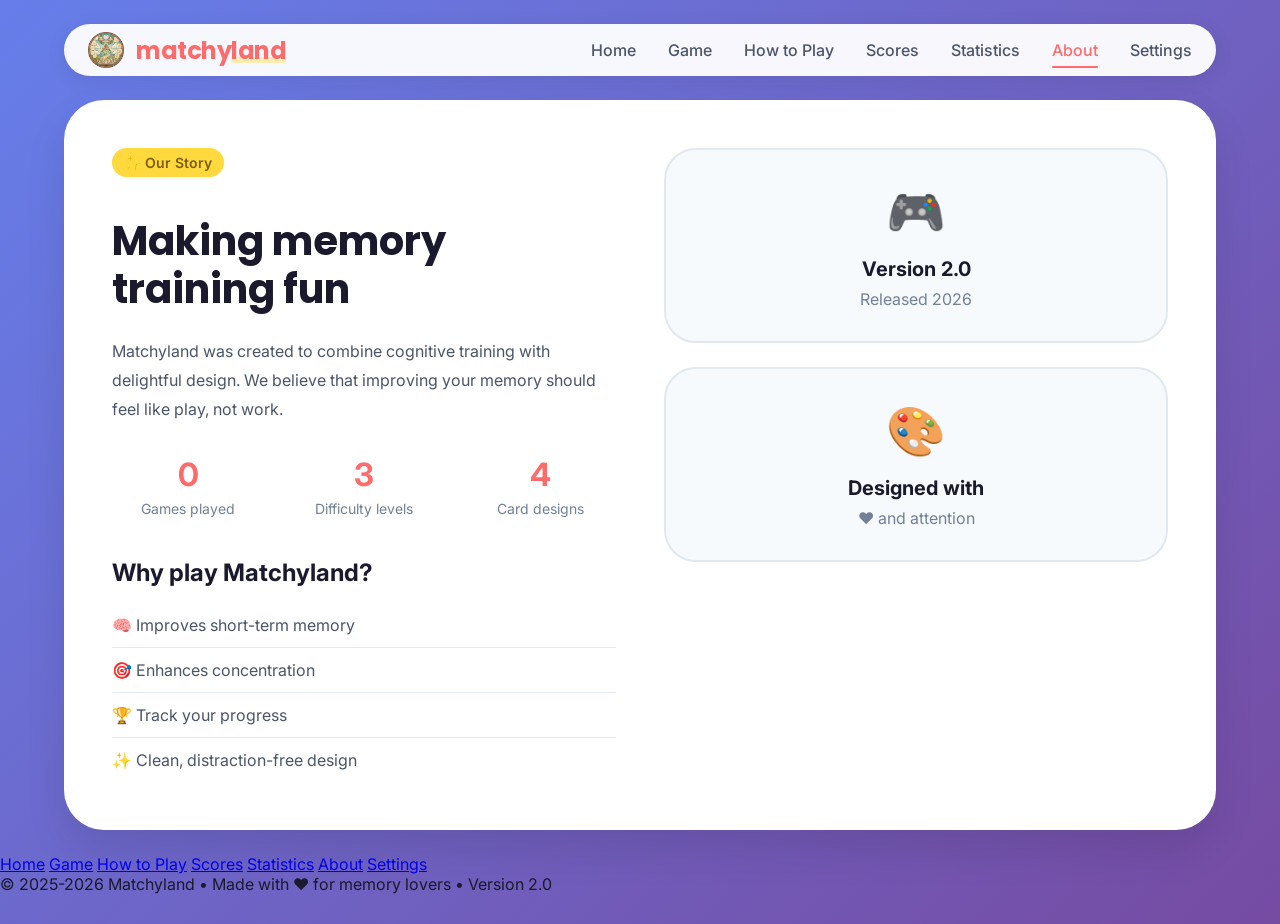
==== commit 97bf8eb4: "Update about.html" ====
--- a/about.html
+++ b/about.html
@@ -102,6 +102,25 @@
         updateGameStats();
     </script>
 
+    <footer class="simple-footer">
+        <div class="footer-links-simple">
+            <a href="index.html">Home</a>
+            <a href="game.html">Game</a>
+            <a href="howto.html">How to Play</a>
+            <a href="scores.html">Scores</a>
+            <a href="stats.html">Statistics</a>
+            <a href="about.html">About</a>
+            <a href="settings.html">Settings</a>
+        </div>
+        
+        <div class="footer-copyright-simple">
+            <span>© 2025-2026 Matchyland</span>
+            <span>•</span>
+            <span>Made with <span class="footer-heart-simple">❤️</span> for memory lovers</span>
+            <span>•</span>
+            <span>Version 2.0</span>
+        </div>
+    </footer>
 
 </body>
-</html>+</html>
--- a/style.css
+++ b/style.css
@@ -2946,4 +2946,4 @@
     .choose-grid {
         grid-template-columns: 1fr;
     }
-}+}
